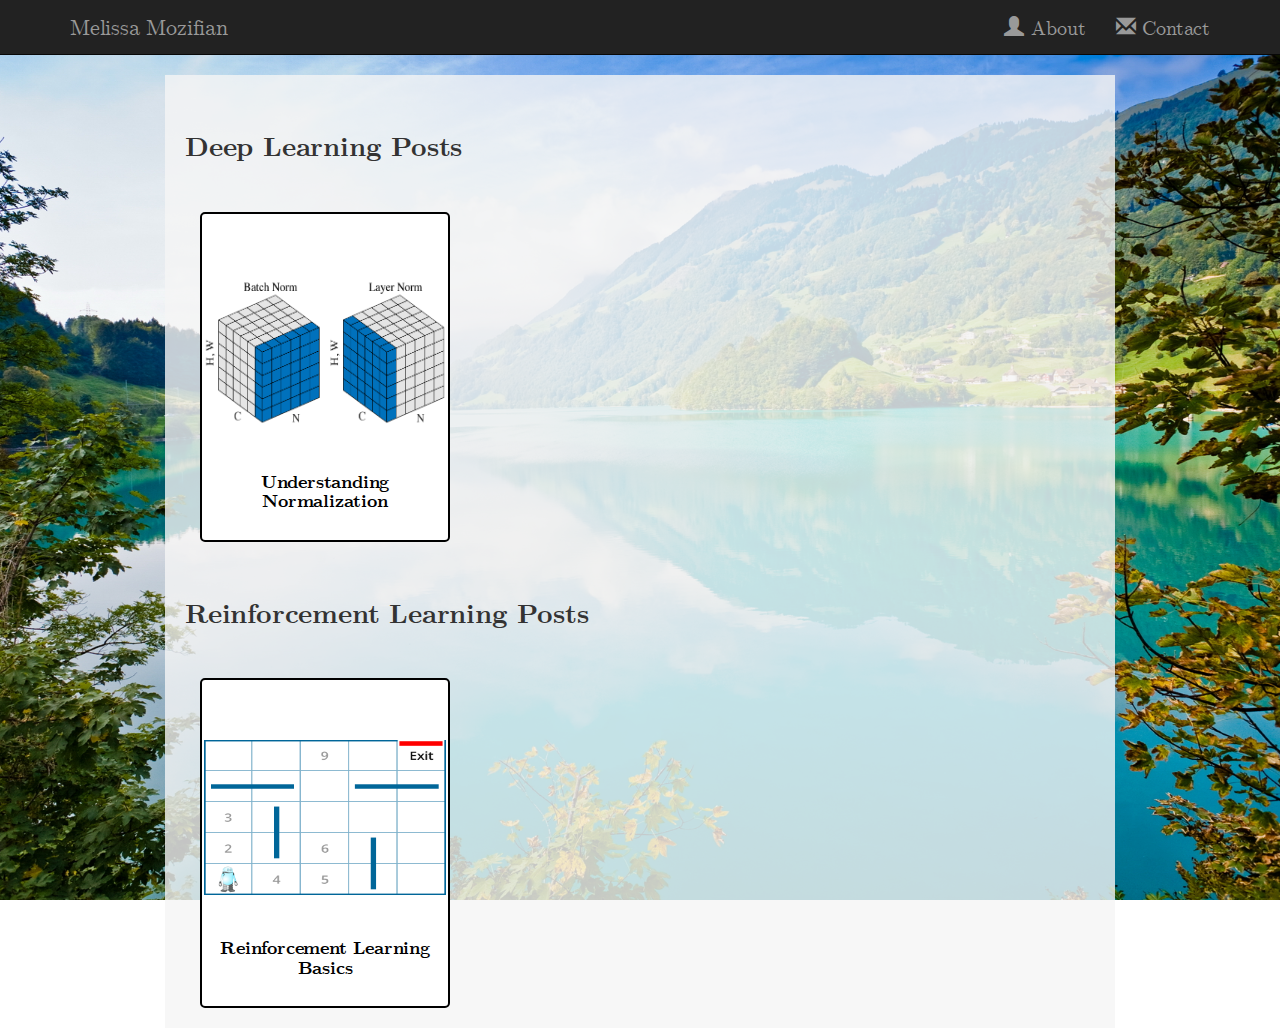
==== index.html @ 7801aaff "clean up notes" ====
<?xml version="1.0" encoding="UTF-8" ?>
<!DOCTYPE html PUBLIC "-//W3C//DTD XHTML 1.0 Strict//EN" "http://www.w3.org/TR/xhtml1/DTD/xhtml1-strict.dtd">
<html xmlns="http://www.w3.org/1999/xhtml" xml:lang="en" lang="en">

    <head>
        <meta http-equiv="Content-Type" content="text/html; charset=UTF-8" />
        <title>Home - Melissa Mozifian</title>

        <link rel="stylesheet" href="./fonts/Serif/cmun-serif.css" />
        <link rel="stylesheet" href="./fonts/Serif-Slanted/cmun-serif-slanted.css" />

        <!--BOOTSTRAP-->
        <link href="./bootstrap/css/bootstrap.min.css" rel="stylesheet">
        <!--mobile first-->
        <meta name="viewport" content="width=device-width, initial-scale=1.0">

        <!--removed html from url but still is html-->
        <meta http-equiv="Content-Type" content="text/html; charset=UTF-8" />

        <!--font awesome-->
        <link href="//netdna.bootstrapcdn.com/font-awesome/4.0.3/css/font-awesome.css" rel="stylesheet">

        <!--fonts: allan & cardo-->
        <link href="http://fonts.googleapis.com/css?family=Droid+Serif" rel="stylesheet" type="text/css">
        <link href="http://fonts.googleapis.com/css?family=Droid+Sans" rel="stylesheet" type="text/css">

        <link href="./css/sticky-footer-navbar.css" rel="stylesheet">

        <link href="./css/default.css" rel="stylesheet">
        <link href="./css/index.css" rel="stylesheet">

        <link href="./css/inlineDisqussions.css" rel="stylesheet">

        <!--Highlight-->
        <link href="./highlight/styles/github.css" rel="stylesheet">

        <link href="./favicon.ico" rel="shortcut icon" />

<script>
  (function(i,s,o,g,r,a,m){i['GoogleAnalyticsObject']=r;i[r]=i[r]||function(){
  (i[r].q=i[r].q||[]).push(arguments)},i[r].l=1*new Date();a=s.createElement(o),
  m=s.getElementsByTagName(o)[0];a.async=1;a.src=g;m.parentNode.insertBefore(a,m)
  })(window,document,'script','//www.google-analytics.com/analytics.js','ga');

  ga('create', 'UA-49811703-1', 'melfm.github.io');
  ga('require', 'linkid', 'linkid.js');
  ga('require', 'displayfeatures');
  ga('send', 'pageview');

</script>


        <script type="text/javascript" src="http://cdn.mathjax.org/mathjax/latest/MathJax.js?config=TeX-AMS-MML_HTMLorMML"></script>

    </head>

    <body>
        <div id="wrap">
            <nav class="navbar navbar-inverse navbar-static-top" role="navigation">
                <div class="container">
                    <!--Toggle header for mobile-->
                    <div class="navbar-header">
                        <button type="button" class="navbar-toggle" data-toggle="collapse" data-target=".navbar-collapse">
                            <span class="sr-only">Toggle navigation</span>
                            <span class="icon-bar"></span>
                            <span class="icon-bar"></span>
                            <span class="icon-bar"></span>
                        </button>
                        <a class="navbar-brand active" href="./" id="home">Melissa Mozifian</a>
                    </div>
                    <!--normal header-->
                    <div class="navbar-collapse collapse">
                        <ul class="nav navbar-nav navbar-right">
                            <li><a href="./about.html"><span class="glyphicon glyphicon-user"></span>  About</a></li>
                            <li><a href="./contact.html"><span class="glyphicon glyphicon-envelope"></span>  Contact</a></li>
                        </ul>
                    </div><!--/.nav-collapse -->
                </div>
            </nav>


            <div class="container">
                <div class="col-sm-10 col-sm-offset-1" id="indexwrapper">


<style>
</style>


<h2>Deep Learning Posts</h2>

<br>

<a href="posts/2018-08-Understanding-Normalization/">
<div class="post">
<img style="padding-top: 60px; padding-bottom:30px;"  src="images/post-covers/group_norm.png">
<h3>Understanding Normalization</h3>
</div>
</a>

<br style="clear:left;">

<h2>Reinforcement Learning Posts</h2>

<br>

<a href="posts/2018-08-2018-08-RL_Basics/">
<div class="post">
<img style="padding-top: 60px; padding-bottom:30px;"  src="images/post-covers/rl_basics_cover.png">
<h3>Reinforcement Learning Basics </h3>
</div>
</a>

<!--
<a href="posts/2018-08-Markov_Decision_Processes">
<div class="post">
<img style="padding-top: 60px; padding-bottom:30px;" src="images/post-covers/mdp_cover.png">
<h3>Markov Decision Processes</h3>
</div>
</a>
--!>

<br style="clear:left;">

    <!-- jQuery-->
    <script src="https://ajax.googleapis.com/ajax/libs/jquery/1.11.0/jquery.min.js"></script>
    <script src="http://code.jquery.com/jquery-1.10.1.min.js"></script>

    <script src="./bootstrap/js/bootstrap.min.js"></script>

    <script src="./highlight/highlight.pack.js"></script>
    <script>hljs.initHighlightingOnLoad();</script>

    <script src="./js/footnotes.js"></script>

    <script src="./js/inlineDisqussions.js"></script>

    <noscript>Enable JavaScript for footnotes, Disqus comments, and other cool stuff.</noscript>

    </body>

</html>
---- fonts/Serif/cmun-serif.css ----
@font-face{font-family:'CMS';src:url('cmunrm.eot');src:url('cmunrm.eot?#iefix') format('embedded-opentype'), url('cmunrm.woff') format('woff'), url('cmunrm.ttf') format('truetype'), url('cmunrm.svg#cmunrm') format('svg');font-weight:normal;font-style:normal}@font-face{font-family:'CMS';src:url('cmunbx.eot');src:url('cmunbx.eot?#iefix') format('embedded-opentype'), url('cmunbx.woff') format('woff'), url('cmunbx.ttf') format('truetype'), url('cmunbx.svg#cmunbx') format('svg');font-weight:bold;font-style:normal}@font-face{font-family:'CMS';src:url('cmunti.eot');src:url('cmunti.eot?#iefix') format('embedded-opentype'), url('cmunti.woff') format('woff'), url('cmunti.ttf') format('truetype'), url('cmunti.svg#cmunti') format('svg');font-weight:normal;font-style:italic}@font-face{font-family:'CMS';src:url('cmunbi.eot');src:url('cmunbi.eot?#iefix') format('embedded-opentype'), url('cmunbi.woff') format('woff'), url('cmunbi.ttf') format('truetype'), url('cmunbi.svg#cmunbi') format('svg');font-weight:bold;font-style:italic}
---- fonts/Serif-Slanted/cmun-serif-slanted.css ----
@font-face {
	font-family: 'CMSS';
	src: url('cmunsl.eot');
	src: url('cmunsl.eot?#iefix') format('embedded-opentype'),
		 url('cmunsl.woff') format('woff'),
		 url('cmunsl.ttf') format('truetype'),
		 url('cmunsl.svg#cmunsl') format('svg');
	font-weight: normal;
	font-style: normal;
}


@font-face {
	font-family: 'CMSS';
	src: url('cmunbl.eot');
	src: url('cmunbl.eot?#iefix') format('embedded-opentype'),
		 url('cmunbl.woff') format('woff'),
		 url('cmunbl.ttf') format('truetype'),
		 url('cmunbl.svg#cmunbl') format('svg');
	font-weight: bold;
	font-style: normal;
}
---- css/sticky-footer-navbar.css ----
html{position:relative;min-height:100%}body{margin-bottom:0px}#wrap{min-height:100%;height:auto;height:100%;margin:0 auto 0;padding:0 0 90px}#footer{position:absolute;left:0;bottom:0;width:100%;height:90px;background-color:rgb(245,245,245);font-family:'CMS', 'Droid Sans', Helvetica, Arial, sans-serif;font-size:90%;text-align:right}body > .container{padding:90px 15px 0}#footer > .container{padding:20px}code{font-size:80%}#home{margin-top:4px;font-size:22px}
---- css/default.css ----
body{font-family:'CMS', 'Droid Sans', Helvetica, Arial, sans-serif;font-size:18px;letter-spacing:-0.02rem;line-height:1.5;text-align:left}@media only screen and (min-width:768px){body{text-align:justify}}h1{font-family:'CMS', 'Droid Serif', Georgia, Times, serif;font-size:250%;line-height:65px;text-align:left}h2{font-size:150%;font-weight:bold;text-align:left;margin-top:40px;margin-bottom:20px}h3{font-size:115%;font-weight:bold;text-align:left;margin-top:30px;margin-bottom:20px}h4{font-weight:bold;text-align:left;margin-top:30px;margin-bottom:10px}div.info{color:#555;font-style:italic}#full-screen-background-image{z-index:-999;min-height:100%;min-width:1024px;width:100%;height:auto;position:fixed;top:0;left:0}blockquote{background:rgb(245,245,245) url("../images/quoteblock.png") no-repeat left top;font-family:'CMSS';margin-left:18px;font-size:18px;padding:6px 20px 6px 54px;-moz-border-radius:10px;-webkit-border-radius:10px;border-radius:10px}pre{margin-left:18px;-moz-border-radius:10px;-webkit-border-radius:10px;border-radius:10px;border:none;white-space:pre-wrap;white-space:-moz-pre-wrap !important;white-space:-pre-wrap;white-space:-o-pre-wrap;word-wrap:break-word}a:link{color:rgb(109,109,109)}a:visited{color:rgb(109,109,109)}a:hover{color:rgb(109,109,109)}a:active{color:rgb(109,109,109)}nav{font-size:20px}#footnotediv{font-size:90%;color:#5f5f5f;background-color:white;padding:3px 12px;border:1px solid #CDBBB5;box-shadow:#555 0 0 10px;-webkit-box-shadow:#555 0 0 10px;-moz-box-shadow:0 0 10px #555;text-align:left}.footnotes{text-align:left}.centerimgcontainer{width:350px;height:auto;margin:30px auto 0px;display:block}.bigcenterimgcontainer{width:70%;height:auto;margin:30px auto;display:block}.floatrightimgcontainer{width:200px;height:auto;margin:0px 0px 30px 30px;float:right}.spaceafterimg{display:block;height:12px}img{width:100%;height:auto;margin:10px auto}.caption{font-size:95%;text-align:center}.mathbox{width:100%;height:500px}iframe{border:none;overflow:hidden}

@page {
  margin: 2cm;
  margin-bottom:0.5cm;
  orphans: 3;
  widows: 3;
}

@page :first {
  margin-top: 6cm;
}

@page :left {
  margin-left: 4cm;
}

@page :right {
  margin-right: 4cm;
}

@media print {
  h1, h2, h3 {
    page-break-after: avoid;
  }
  body {
    text-align: justify;
    font-family: 'CMS', 'Droid Sans', Helvetica, Arial, sans-serif;
    font-size: 16px;
    line-height: 25px;
  }
  #footer {display: none;}
}
---- css/index.css ----
html, body{height:100%}body{background:url('../images/lake.jpg') no-repeat center center fixed;-moz-background-size:cover;-webkit-background-size:cover;-o-background-size:cover;background-size:cover}#indexwrapper{background-color:rgba(245,245,245,.8);margin-bottom:-9999px;padding-bottom:9999px;padding-top:20px;padding-left:20px;padding-right:20px}.container{min-height:100%;overflow:hidden}a:link{color:black}a:visited{color:black}a:hover{color:black}a:active{color:black}.post{width:250px;min-height:330px;margin-bottom:20px;margin-left:15px;margin-right:15px;float:left;border:2px solid black;background-color:white;border-radius:5px}.post h3{margin:5px;font-size:100%;text-align:center}.post h4{margin:0px;font-size:85%;text-align:center}.post img{margin:0px;padding:2px;margin-bottom:10px;width:100%;height:245px}
---- css/inlineDisqussions.css ----
.disqussion{padding:5px 10px 10px;position:absolute;top:0;left:0;line-height:16px;font-size:13px;font-weight:bold;font-family:sans-serif;text-align:center;z-index:7}.disqussion a{opacity:0;display:block;overflow:hidden;width:20px;height:17px;color:white;text-decoration:none;cursor:pointer;background:#bbbbbb;-webkit-border-radius:2px;-moz-border-radius:2px;-ms-border-radius:2px;-o-border-radius:2px;border-radius:2px;-webkit-transition:all 0.5s;-moz-transition:all 0.5s;-o-transition:all 0.5s;transition:all 0.5s}.disqussion a.has-comments{opacity:.8}.disqussion-contain:hover .disqussion a{opacity:1}.disqussion a:after{border-left:7px solid transparent;border-top:7px solid #bbbbbb;left:19px;top:22px;height:0;width:0;display:block;content:" ";position:absolute;-webkit-transition:all 0.5s;-moz-transition:all 0.5s;-o-transition:all 0.5s;transition:all 0.5s}.disqussion:hover a, .disqussion.hovered a{opacity:1;background:rgb(51,51,51)}.disqussion:hover a:after, .disqussion.hovered a:after{border-top-color:rgb(51,51,51)}#disqussions_wrapper{position:absolute;top:0;left:0}#disqus_thread.positioned{position:absolute;top:0;left:0;opacity:0.95;padding:5px 15px 0 15px;margin-left:-20px;margin-top:-100px;-webkit-box-sizing:border-box;-moz-box-sizing:border-box;box-sizing:border-box;border:1px solid #CDBBB5;box-shadow:#555 0 0 10px;-webkit-box-shadow:#555 0 0 10px;-moz-box-shadow:0 0 10px #555}.disqussion-highlight #disqus_thread.positioned{background:#fff;z-index:9}#disqussions_overlay{position:fixed;top:0;left:0;right:0;bottom:0;background:rgba(0, 0, 0, 0.5);z-index:8;display:none}.disqussion-highlighted{position:relative;background:#fff;z-index:9;padding:10px;border:1px solid #CDBBB5;box-shadow:#555 0 0 10px;-webkit-box-shadow:#555 0 0 10px;-moz-box-shadow:0 0 10px #555}
---- highlight/styles/github.css ----
.hljs{display:block;padding:0.5em;color:#333;background:#f8f8f8}.hljs-comment, .hljs-template_comment, .diff .hljs-header, .hljs-javadoc{color:#998;font-style:italic}.hljs-keyword, .css .rule .hljs-keyword, .hljs-winutils, .javascript .hljs-title, .nginx .hljs-title, .hljs-subst, .hljs-request, .hljs-status{color:#333;font-weight:bold}.hljs-number, .hljs-hexcolor, .ruby .hljs-constant{color:#099}.hljs-string, .hljs-tag .hljs-value, .hljs-phpdoc, .tex .hljs-formula{color:#d14}.hljs-title, .hljs-id, .coffeescript .hljs-params, .scss .hljs-preprocessor{color:#900;font-weight:bold}.javascript .hljs-title, .lisp .hljs-title, .clojure .hljs-title, .hljs-subst{font-weight:normal}.hljs-class .hljs-title, .haskell .hljs-type, .vhdl .hljs-literal, .tex .hljs-command{color:#458;font-weight:bold}.hljs-tag, .hljs-tag .hljs-title, .hljs-rules .hljs-property, .django .hljs-tag .hljs-keyword{color:#000080;font-weight:normal}.hljs-attribute, .hljs-variable, .lisp .hljs-body{color:#008080}.hljs-regexp{color:#009926}.hljs-symbol, .ruby .hljs-symbol .hljs-string, .lisp .hljs-keyword, .tex .hljs-special, .hljs-prompt{color:#990073}.hljs-built_in, .lisp .hljs-title, .clojure .hljs-built_in{color:#0086b3}.hljs-preprocessor, .hljs-pragma, .hljs-pi, .hljs-doctype, .hljs-shebang, .hljs-cdata{color:#999;font-weight:bold}.hljs-deletion{background:#fdd}.hljs-addition{background:#dfd}.diff .hljs-change{background:#0086b3}.hljs-chunk{color:#aaa}
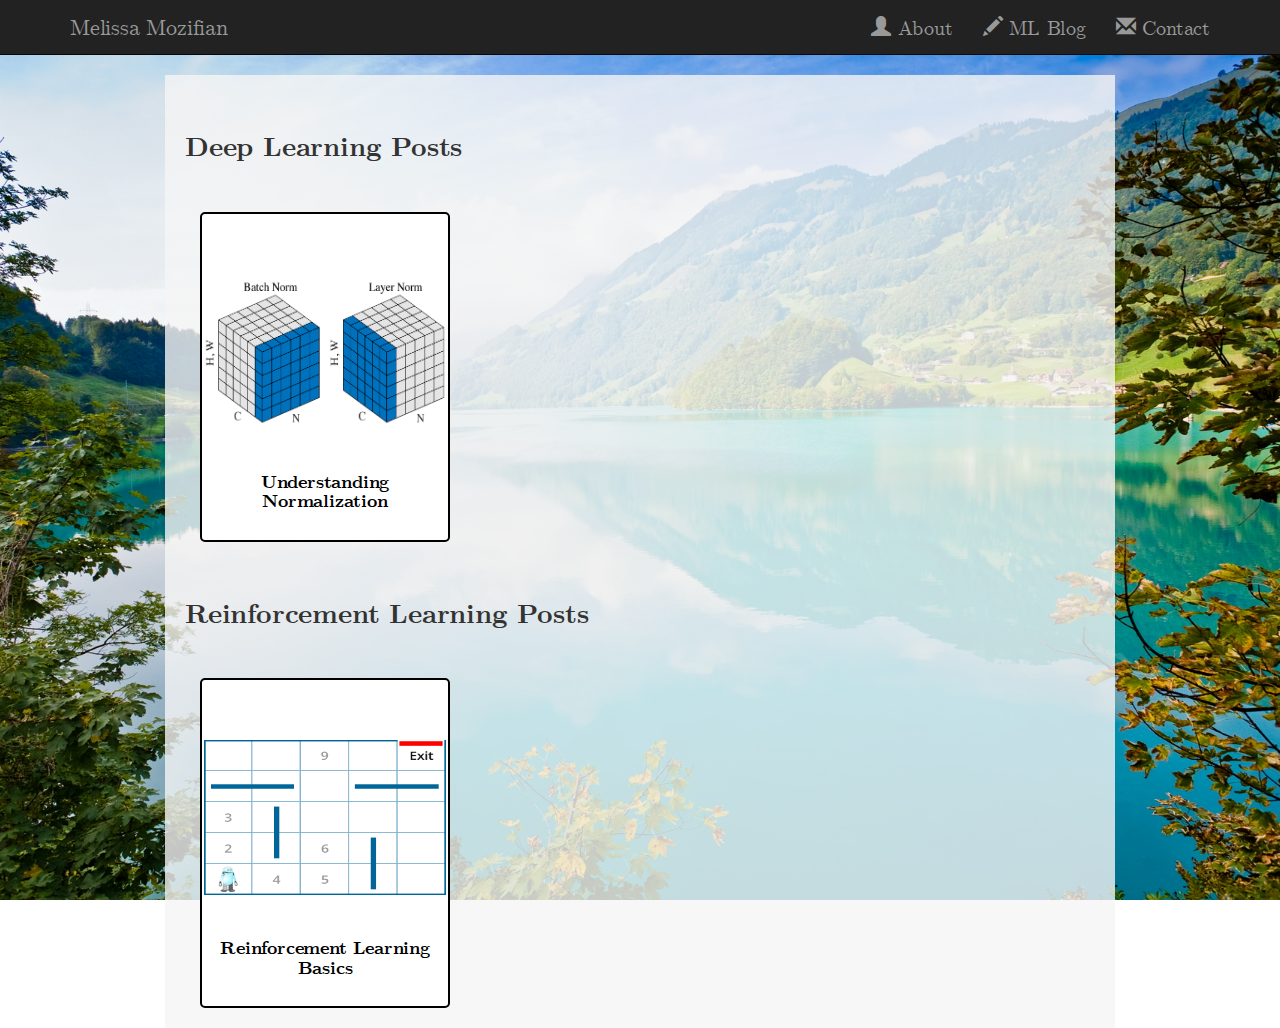
==== commit 97e5e90a: "add blog link" ====
--- a/index.html
+++ b/index.html
@@ -72,6 +72,7 @@
                     <div class="navbar-collapse collapse">
                         <ul class="nav navbar-nav navbar-right">
                             <li><a href="./about.html"><span class="glyphicon glyphicon-user"></span>  About</a></li>
+                            <li><a href="./index.html"><span class="glyphicon glyphicon-pencil"></span>  ML Blog</a></li>
                             <li><a href="./contact.html"><span class="glyphicon glyphicon-envelope"></span>  Contact</a></li>
                         </ul>
                     </div><!--/.nav-collapse -->
@@ -104,7 +105,7 @@
 
 <br>
 
-<a href="posts/2018-08-2018-08-RL_Basics/">
+<a href="posts/2018-08-RL_Basics/">
 <div class="post">
 <img style="padding-top: 60px; padding-bottom:30px;"  src="images/post-covers/rl_basics_cover.png">
 <h3>Reinforcement Learning Basics </h3>
@@ -118,7 +119,7 @@
 <h3>Markov Decision Processes</h3>
 </div>
 </a>
---!>
+-->
 
 <br style="clear:left;">
 
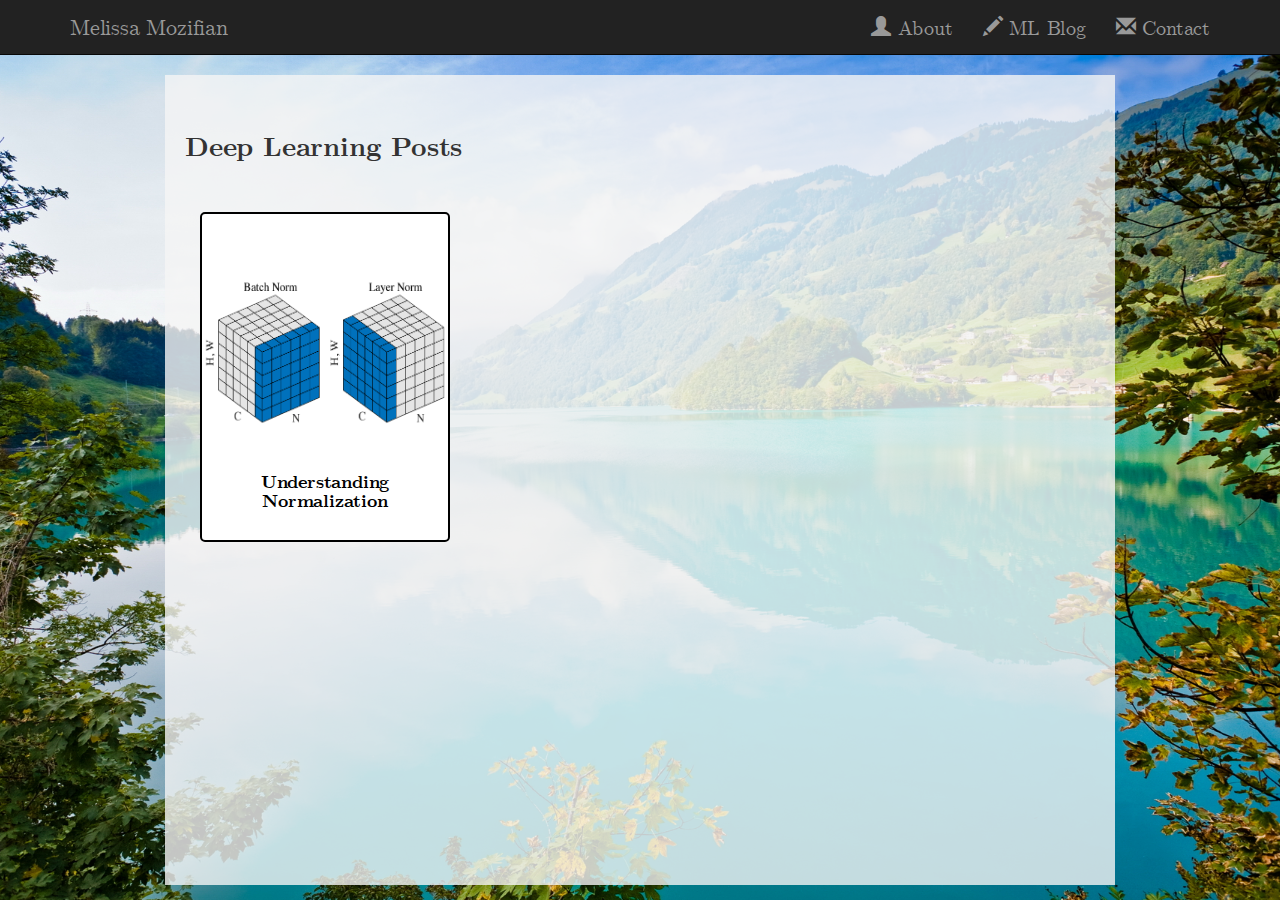
==== commit 39b69e14: "update cv and colors" ====
--- a/index.html
+++ b/index.html
@@ -101,6 +101,8 @@
 
 <br style="clear:left;">
 
+
+<!--
 <h2>Reinforcement Learning Posts</h2>
 
 <br>
@@ -112,7 +114,6 @@
 </div>
 </a>
 
-<!--
 <a href="posts/2018-08-Markov_Decision_Processes">
 <div class="post">
 <img style="padding-top: 60px; padding-bottom:30px;" src="images/post-covers/mdp_cover.png">
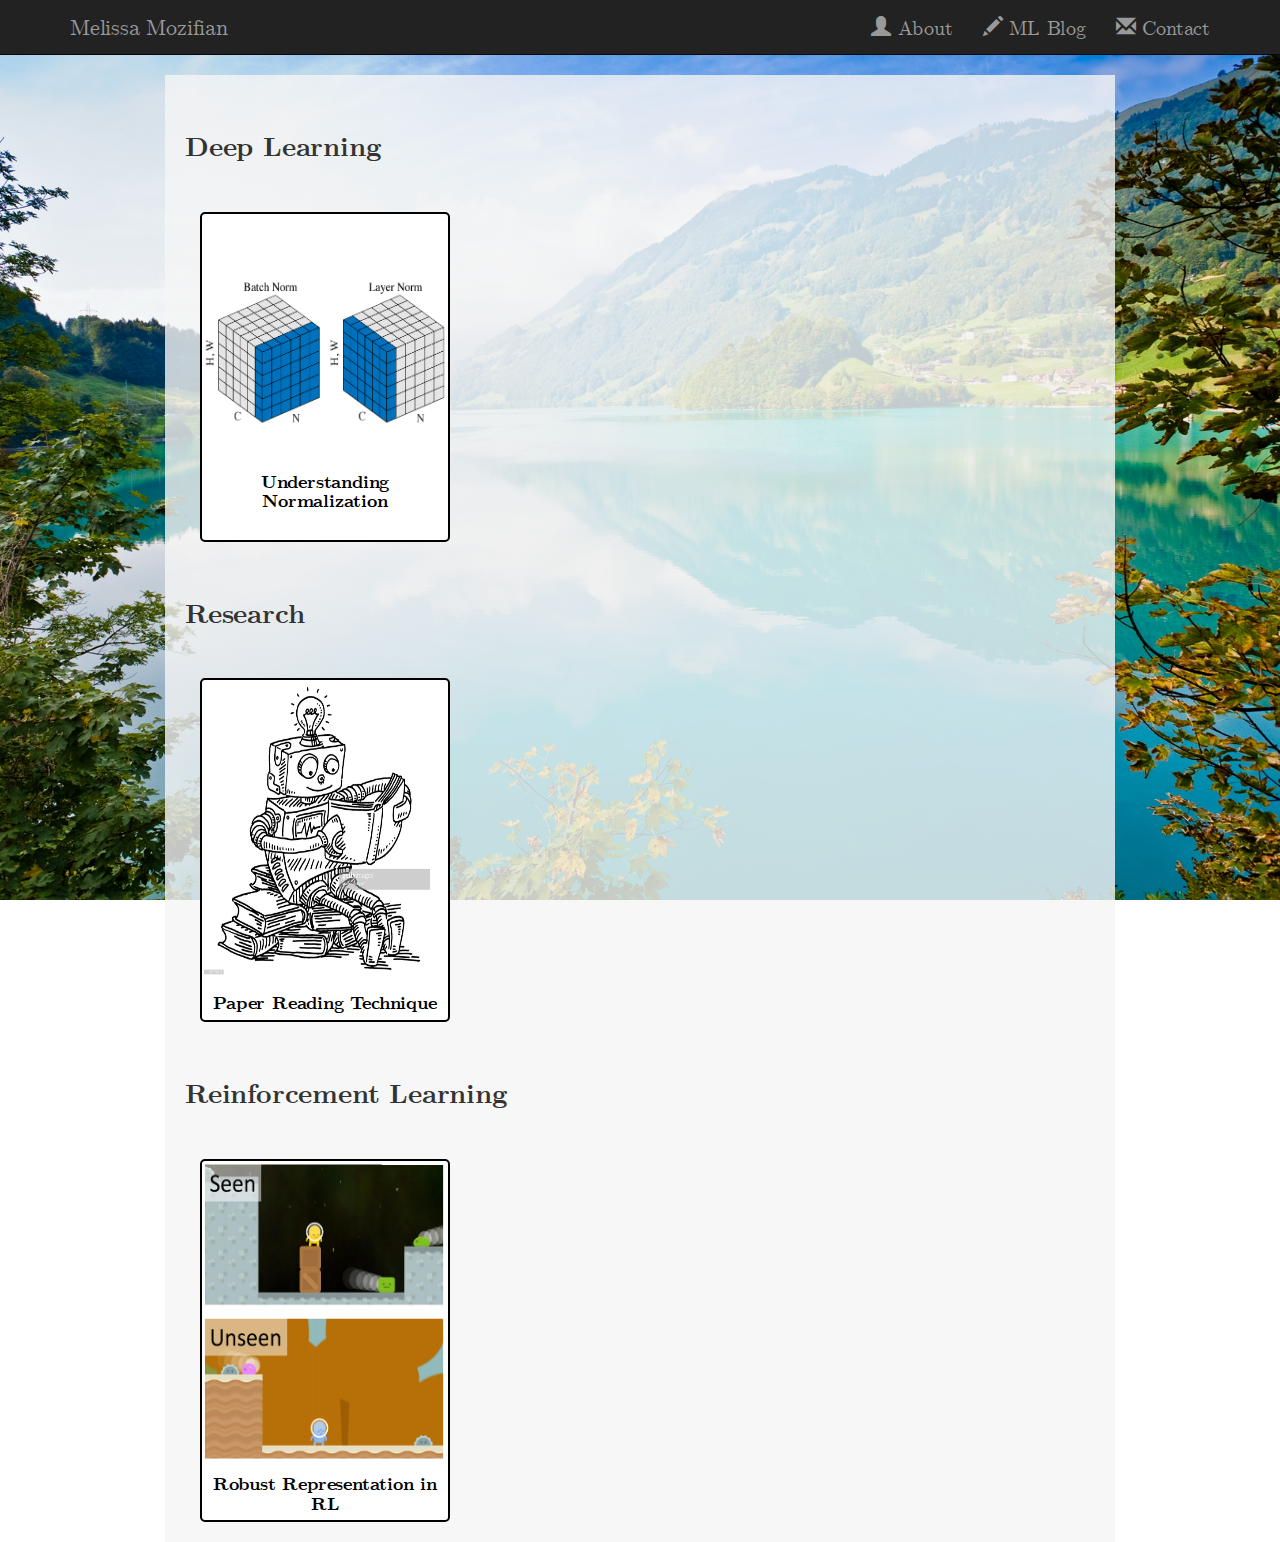
==== commit d847da0d: "update posts, add paper reading and partial rep" ====
--- a/index.html
+++ b/index.html
@@ -88,7 +88,7 @@
 </style>
 
 
-<h2>Deep Learning Posts</h2>
+<h2>Deep Learning</h2>
 
 <br>
 
@@ -102,25 +102,29 @@
 <br style="clear:left;">
 
 
-<!--
-<h2>Reinforcement Learning Posts</h2>
+<h2>Research</h2>
 
 <br>
 
-<a href="posts/2018-08-RL_Basics/">
+<a href="posts/2019-03-HowToReadPapers/">
 <div class="post">
-<img style="padding-top: 60px; padding-bottom:30px;"  src="images/post-covers/rl_basics_cover.png">
-<h3>Reinforcement Learning Basics </h3>
+<img style="width:230px;height:300px;"  src="images/post-covers/robo_read.jpg">
+<h3>Paper Reading Technique</h3>
 </div>
 </a>
 
-<a href="posts/2018-08-Markov_Decision_Processes">
+<br style="clear:left;">
+
+<h2>Reinforcement Learning</h2>
+
+<br>
+
+<a href="posts/2019-03-RepresentationForSim2Real/">
 <div class="post">
-<img style="padding-top: 60px; padding-bottom:30px;" src="images/post-covers/mdp_cover.png">
-<h3>Markov Decision Processes</h3>
+<img style="width:244px;height:300px;"  src="images/post-covers/representation.png">
+<h3>Robust Representation in RL</h3>
 </div>
 </a>
--->
 
 <br style="clear:left;">
 
--- a/css/sticky-footer-navbar.css
+++ b/css/sticky-footer-navbar.css
@@ -1 +1 @@
- html{position:relative;min-height:100%}body{margin-bottom:0px}#wrap{min-height:100%;height:auto;height:100%;margin:0 auto 0;padding:0 0 90px}#footer{position:absolute;left:0;bottom:0;width:100%;height:90px;background-color:rgb(245,245,245);font-family:'CMS', 'Droid Sans', Helvetica, Arial, sans-serif;font-size:90%;text-align:right}body > .container{padding:90px 15px 0}#footer > .container{padding:20px}code{font-size:80%}#home{margin-top:4px;font-size:22px}+ html{position:relative;min-height:100%}body{margin-bottom:0px}#wrap{min-height:100%;height:auto;height:100%;margin:0 auto 0;padding:0 0 90px}#footer{position:absolute;left:0;bottom:0;width:100%;height:90px;background-color:rgb(245,245,245);font-family:'CMS', 'Droid Sans', Helvetica, Arial, sans-serif;font-size:90%;text-align:right}body > .container{padding:90px 15px 0}#footer > .container{padding:20px}code{font-size:80%}#home{margin-top:4px;font-size:22px}
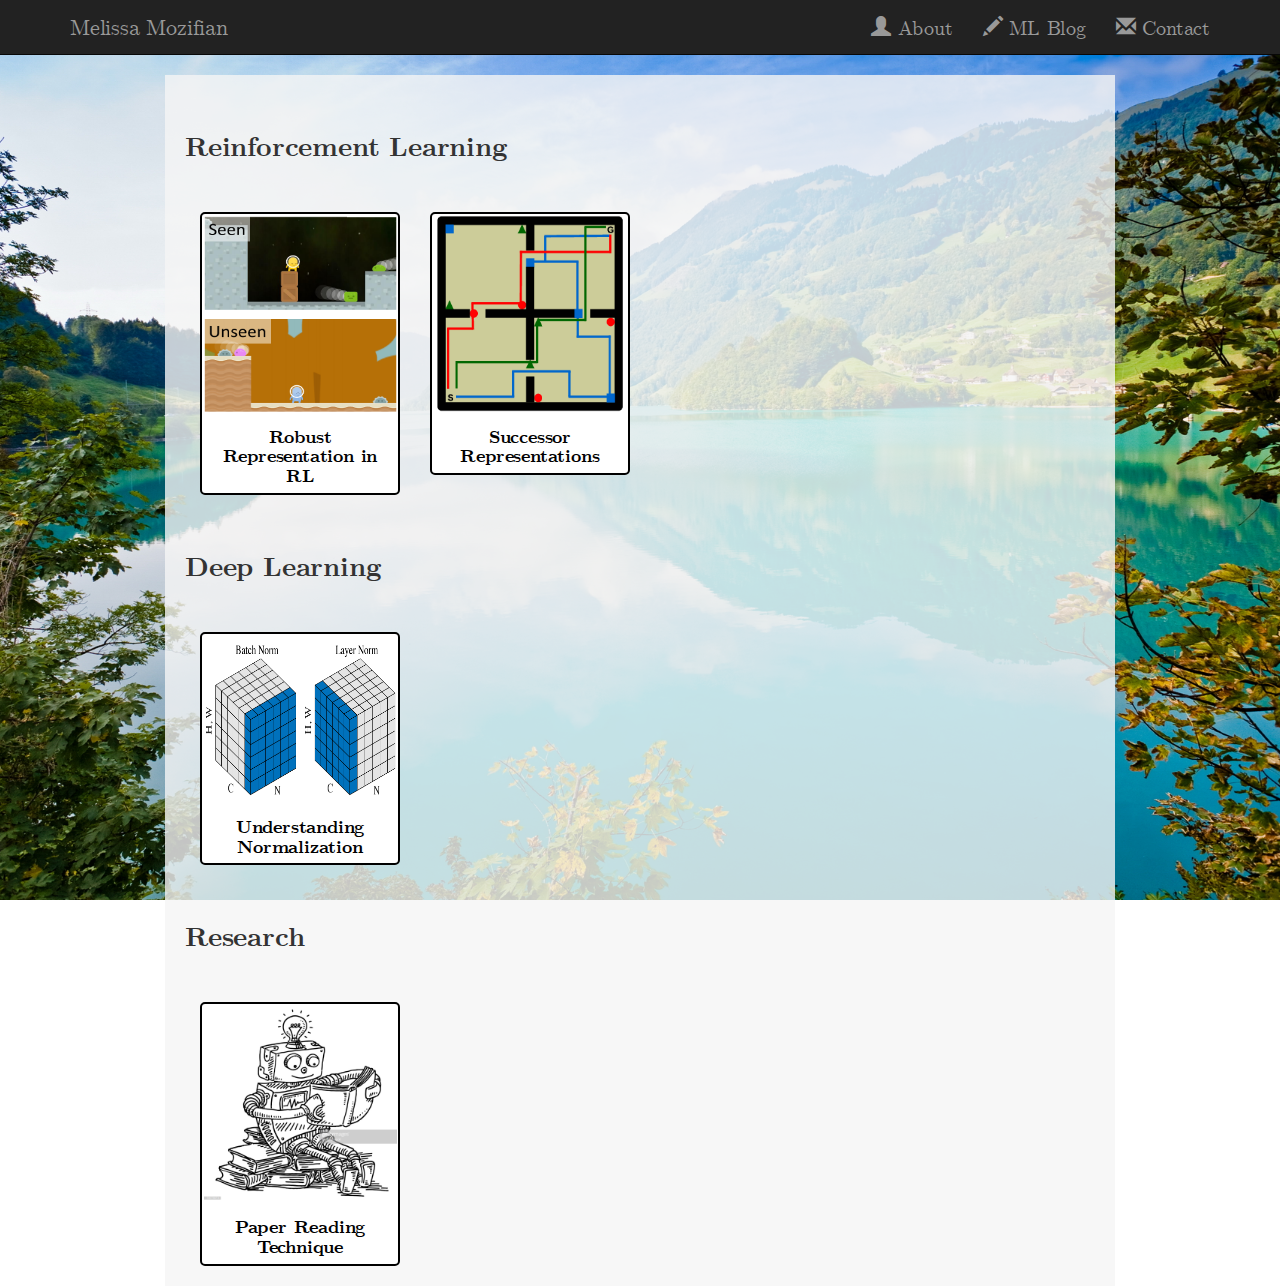
==== commit 89aeb94c: "update papers and blog posts" ====
--- a/index.html
+++ b/index.html
@@ -87,6 +87,27 @@
 <style>
 </style>
 
+<h2>Reinforcement Learning</h2>
+
+<br>
+
+<a href="posts/2019-03-RepresentationForSim2Real/">
+<div class="post">
+<img style="width:197px;height:200px;"  src="images/post-covers/representation.png">
+<h3>Robust Representation in RL</h3>
+</div>
+</a>
+
+<a href="posts/2021-11-SuccessorRep/">
+    <div class="post">
+    <img style="width:197px;height:200px; "  src="images/post-covers/successor_grid.png" class="center">
+    <h3>Successor Representations </h3>
+    </div>
+    </a>
+
+
+<br style="clear:left;">
+
 
 <h2>Deep Learning</h2>
 
@@ -94,7 +115,7 @@
 
 <a href="posts/2018-08-Understanding-Normalization/">
 <div class="post">
-<img style="padding-top: 60px; padding-bottom:30px;"  src="images/post-covers/group_norm.png">
+<img style="width:197px;height:170px; "  src="images/post-covers/group_norm.png">
 <h3>Understanding Normalization</h3>
 </div>
 </a>
@@ -108,25 +129,16 @@
 
 <a href="posts/2019-03-HowToReadPapers/">
 <div class="post">
-<img style="width:230px;height:300px;"  src="images/post-covers/robo_read.jpg">
+<img style="width:197px;height:200px;"  src="images/post-covers/robo_read.jpg">
 <h3>Paper Reading Technique</h3>
 </div>
 </a>
 
 <br style="clear:left;">
 
-<h2>Reinforcement Learning</h2>
 
-<br>
 
-<a href="posts/2019-03-RepresentationForSim2Real/">
-<div class="post">
-<img style="width:244px;height:300px;"  src="images/post-covers/representation.png">
-<h3>Robust Representation in RL</h3>
-</div>
-</a>
 
-<br style="clear:left;">
 
     <!-- jQuery-->
     <script src="https://ajax.googleapis.com/ajax/libs/jquery/1.11.0/jquery.min.js"></script>
--- a/css/index.css
+++ b/css/index.css
@@ -1 +1 @@
-html, body{height:100%}body{background:url('../images/lake.jpg') no-repeat center center fixed;-moz-background-size:cover;-webkit-background-size:cover;-o-background-size:cover;background-size:cover}#indexwrapper{background-color:rgba(245,245,245,.8);margin-bottom:-9999px;padding-bottom:9999px;padding-top:20px;padding-left:20px;padding-right:20px}.container{min-height:100%;overflow:hidden}a:link{color:black}a:visited{color:black}a:hover{color:black}a:active{color:black}.post{width:250px;min-height:330px;margin-bottom:20px;margin-left:15px;margin-right:15px;float:left;border:2px solid black;background-color:white;border-radius:5px}.post h3{margin:5px;font-size:100%;text-align:center}.post h4{margin:0px;font-size:85%;text-align:center}.post img{margin:0px;padding:2px;margin-bottom:10px;width:100%;height:245px}
+html, body{height:100%}body{background:url('../images/lake.jpg') no-repeat center center fixed;-moz-background-size:cover;-webkit-background-size:cover;-o-background-size:cover;background-size:cover}#indexwrapper{background-color:rgba(245,245,245,.8);margin-bottom:-9999px;padding-bottom:9999px;padding-top:20px;padding-left:20px;padding-right:20px}.container{min-height:100%;overflow:hidden}a:link{color:black}a:visited{color:black}a:hover{color:black}a:active{color:black}.post{width:200px;min-height:200px;margin-bottom:20px;margin-left:15px;margin-right:15px;float:left;border:2px solid black;background-color:white;border-radius:5px}.post h3{margin:5px;font-size:100%;text-align:center}.post h4{margin:0px;font-size:85%;text-align:center}.post img{margin:0px;padding:2px;margin-bottom:10px;width:100%;height:245px}
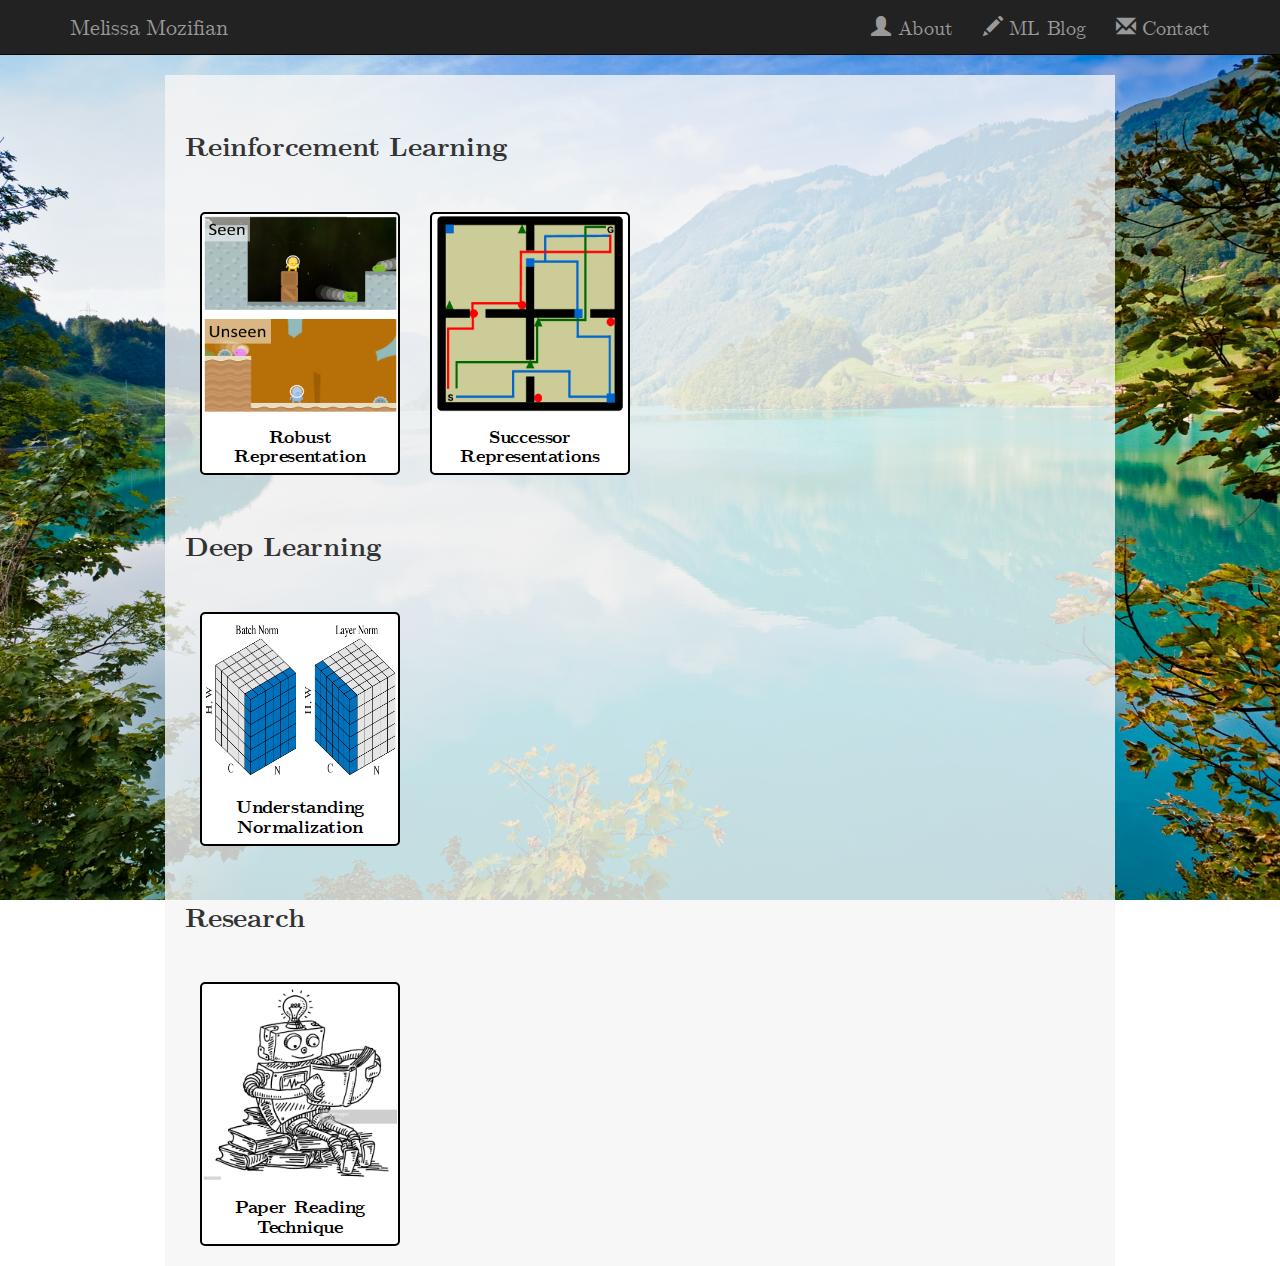
==== commit 8c478834: "update sf notes" ====
--- a/index.html
+++ b/index.html
@@ -94,7 +94,7 @@
 <a href="posts/2019-03-RepresentationForSim2Real/">
 <div class="post">
 <img style="width:197px;height:200px;"  src="images/post-covers/representation.png">
-<h3>Robust Representation in RL</h3>
+<h3>Robust Representation</h3>
 </div>
 </a>
 
